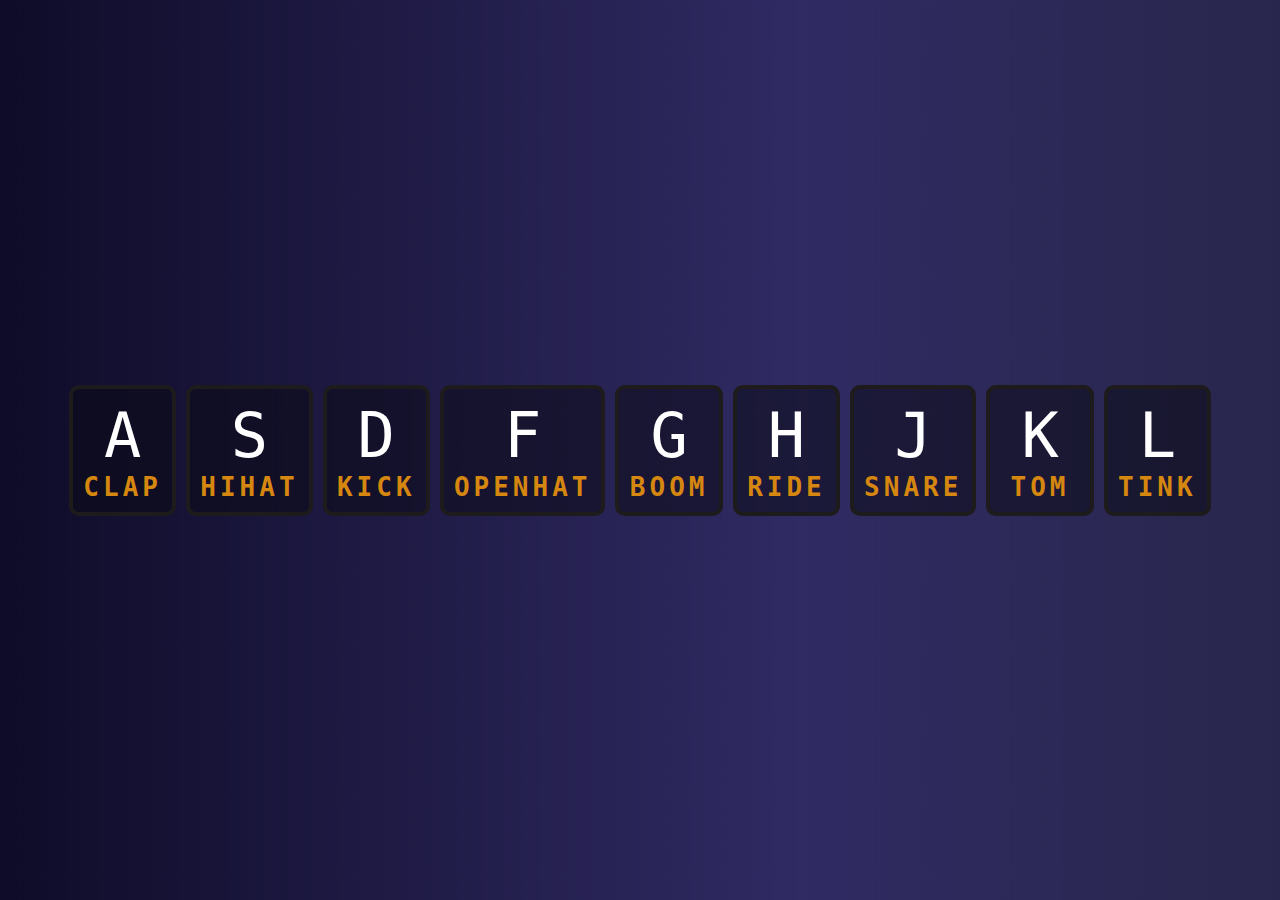
==== docs/index.html @ 64347a2c "cree la carpeta docs" ====
<!DOCTYPE html>
<html lang="en">
	<head>
		<meta charset="UTF-8" />
		<meta name="viewport" content="width=device-width, initial-scale=1.0" />
		<link rel="stylesheet" href="assets/css/styles.css" />
		<title>Drum with JS</title>
	</head>
	<body>
		<div class="container">
			<section class="drums">
				<article data-key="97" class="box">
					<span class="letter">A</span>
					<span class="description" id="A"></span>
				</article>
				<article data-key="115" class="box">
					<span class="letter">S</span>
					<span class="description" id="S"></span>
				</article>
				<article data-key="100" class="box">
					<span class="letter">D</span>
					<span class="description" id="D"></span>
				</article>
				<article data-key="102" class="box">
					<span class="letter">F</span>
					<span class="description" id="F"></span>
				</article>
				<article data-key="103" class="box">
					<span class="letter">G</span>
					<span class="description" id="G"></span>
				</article>
				<article data-key="104" class="box">
					<span class="letter">H</span>
					<span class="description" id="H"></span>
				</article>
				<article data-key="106" class="box">
					<span class="letter">J</span>
					<span class="description" id="J"></span>
				</article>
				<article data-key="107" class="box">
					<span class="letter">K</span>
					<span class="description" id="K"></span>
				</article>
				<article data-key="108" class="box">
					<span class="letter">L</span>
					<span class="description" id="L"></span>
				</article>
			</section>
		</div>
		<audio data-key="97" src="https://soundcloud.com/uiceheidd/wishing-well"></audio>
		<!-- <audio data-key="97" src="assets/sounds/clap.wav"></audio> -->
		<audio data-key="115" src="assets/sounds/hihat.wav"></audio>
		<audio data-key="100" src="assets/sounds/kick.wav"></audio>
		<audio data-key="102" src="assets/sounds/openhat.wav"></audio>
		<audio data-key="103" src="assets/sounds/boom.wav"></audio>
		<audio data-key="104" src="assets/sounds/ride.wav"></audio>
		<audio data-key="106" src="assets/sounds/snare.wav"></audio>
		<audio data-key="107" src="assets/sounds/tom.wav"></audio>
		<audio data-key="108" ="assets/sounds/tink.wav"></audio>

		<script src="assets/js/index.js"></script>
	</body>
</html>
---- docs/assets/css/styles.css ----
* {
	padding: 0;
	margin: 0;
	box-sizing: border-box;
	font-family: monospace;
}

body {
	background: #061161;
	background-image: url('../img/Bg.jpg');
	background-size: cover;
}
.container {
	color: white;
	max-width: 1400px;
	margin: 0 auto;
	width: 90%;
}
.container .drums {
	align-items: center;
	display: flex;
	height: 100vh;
	justify-content: center;
}
.container .drums .box {
	border: 4px solid #1d1b1b;
	border-radius: 10px;
	background: #0a091385;
	display: flex;
	flex-direction: column;
	margin: 5px;
	padding: 10px;
	transition: all 0.09s;
	text-align: center;
	width: 100%;
}

.container .drums .box .letter {
	font-size: 62px;
}

.container .drums .box .description {
	color: #d68710;
	font-size: 26px;
	font-weight: bold;
	letter-spacing: 4px;
}

.playing {
	transform: scale(1.1);
	border-color: #d68710;
	box-shadow: 0 0 10px #d68710;
}

#A::after {
	content: 'CLAP';
}
#S::after {
	content: 'HIHAT';
}
#D::after {
	content: 'KICK';
}
#F::after {
	content: 'OPENHAT';
}
#G::after {
	content: 'BOOM';
}
#H::after {
	content: 'RIDE';
}
#J::after {
	content: 'SNARE';
}
#K::after {
	content: 'TOM';
}
#L::after {
	content: 'TINK ';
}

/* Responsive design */

@media only screen and (max-width: 600px) {
	.container {
		width: 100%;
		margin: 0 auto;
	}
	.container .drums {
		flex-direction: column;
		/* flex-wrap: wrap; */
		align-content: center;
		height: 100vh;
		margin: 0;
	}
	.container .drums .box {
		width: 50%;
		margin: 0;
	}
}
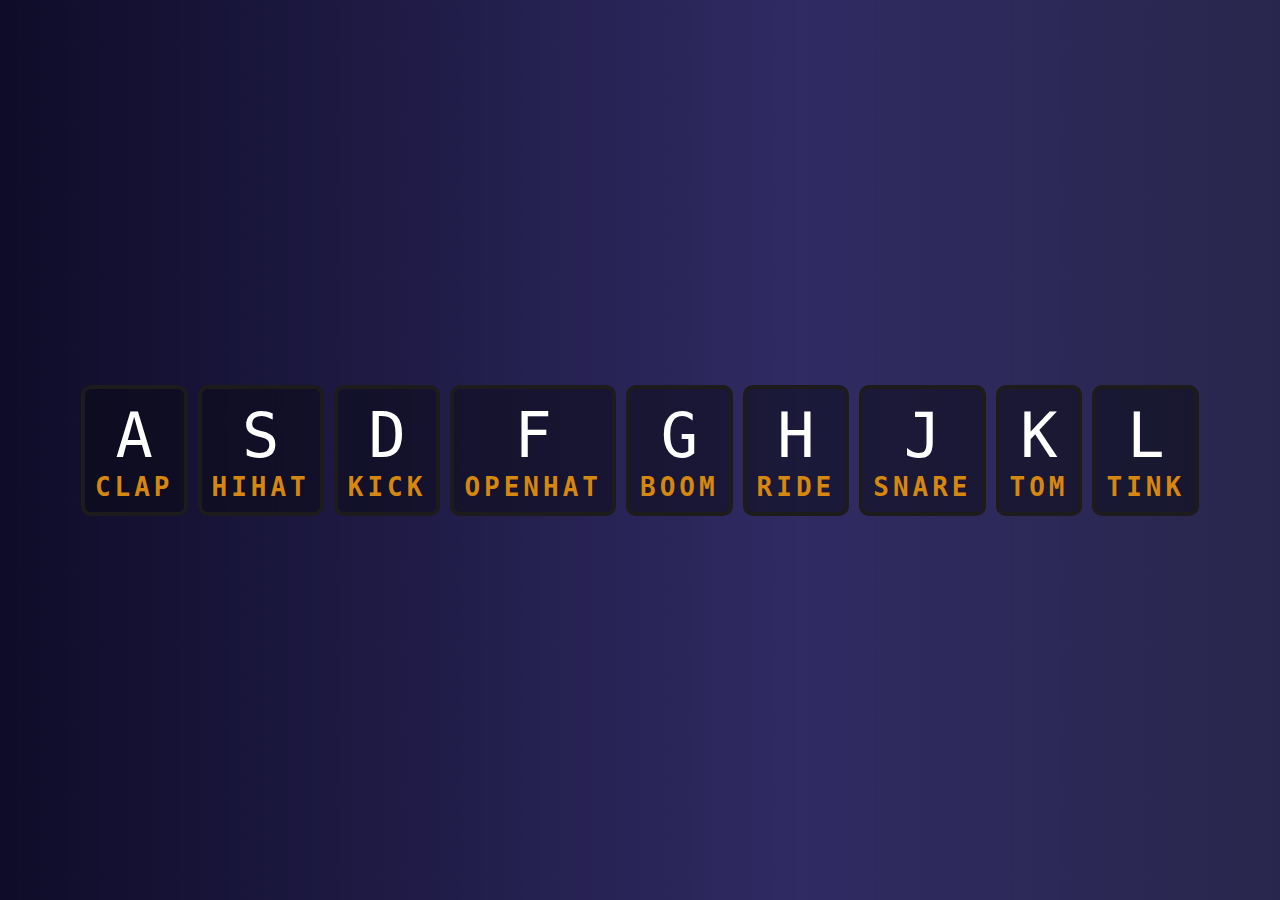
==== commit 6901d3df: "modificaciones en css" ====
--- a/docs/index.html
+++ b/docs/index.html
@@ -47,8 +47,7 @@
 				</article>
 			</section>
 		</div>
-		<audio data-key="97" src="https://soundcloud.com/uiceheidd/wishing-well"></audio>
-		<!-- <audio data-key="97" src="assets/sounds/clap.wav"></audio> -->
+		<audio data-key="97" src="assets/sounds/clap.wav"></audio>
 		<audio data-key="115" src="assets/sounds/hihat.wav"></audio>
 		<audio data-key="100" src="assets/sounds/kick.wav"></audio>
 		<audio data-key="102" src="assets/sounds/openhat.wav"></audio>
--- a/docs/assets/css/styles.css
+++ b/docs/assets/css/styles.css
@@ -32,7 +32,7 @@
 	padding: 10px;
 	transition: all 0.09s;
 	text-align: center;
-	width: 100%;
+	/* width: 100%; */
 }
 
 .container .drums .box .letter {
@@ -85,17 +85,19 @@
 @media only screen and (max-width: 600px) {
 	.container {
 		width: 100%;
+		height: 100%;
 		margin: 0 auto;
 	}
 	.container .drums {
+		align-content: center;
 		flex-direction: column;
 		/* flex-wrap: wrap; */
-		align-content: center;
-		height: 100vh;
+		height: 100%;
 		margin: 0;
 	}
 	.container .drums .box {
-		width: 50%;
+		width: 100%;
+		height: 33%;
 		margin: 0;
 	}
 }
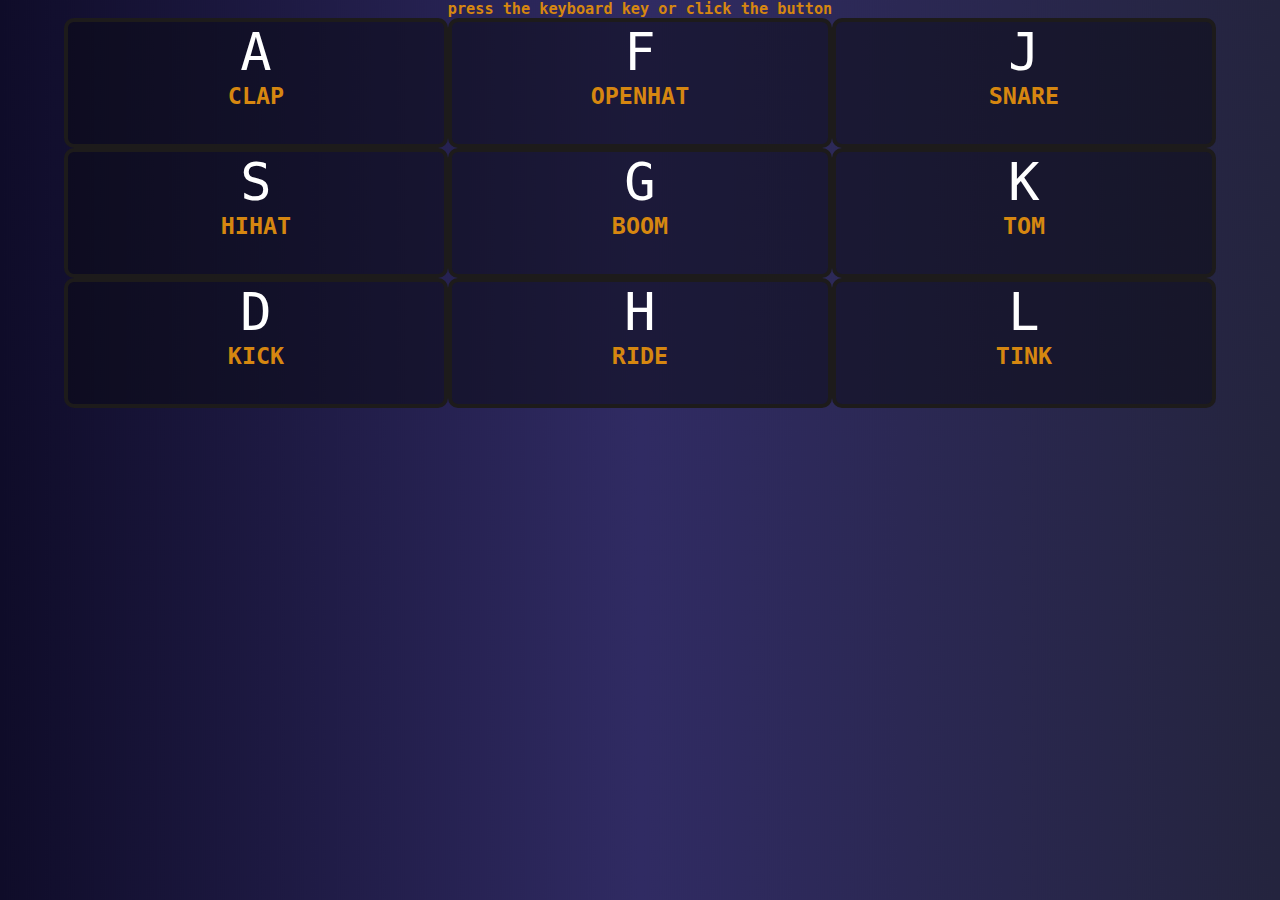
==== commit 54bd6efa: "aplique correcciones al diseño responsive" ====
--- a/docs/index.html
+++ b/docs/index.html
@@ -2,49 +2,60 @@
 <html lang="en">
 	<head>
 		<meta charset="UTF-8" />
-		<meta name="viewport" content="width=device-width, initial-scale=1.0" />
+		<meta
+			name="viewport"
+			content="width=device-width, initial-scale=1.0, user-scalable=no"
+		/>
 		<link rel="stylesheet" href="assets/css/styles.css" />
 		<title>Drum with JS</title>
 	</head>
 	<body>
 		<div class="container">
+			<h3 class="note">press the keyboard key or click the button</h3>
 			<section class="drums">
-				<article data-key="97" class="box">
-					<span class="letter">A</span>
-					<span class="description" id="A"></span>
-				</article>
-				<article data-key="115" class="box">
-					<span class="letter">S</span>
-					<span class="description" id="S"></span>
-				</article>
-				<article data-key="100" class="box">
-					<span class="letter">D</span>
-					<span class="description" id="D"></span>
-				</article>
-				<article data-key="102" class="box">
-					<span class="letter">F</span>
-					<span class="description" id="F"></span>
-				</article>
-				<article data-key="103" class="box">
-					<span class="letter">G</span>
-					<span class="description" id="G"></span>
-				</article>
-				<article data-key="104" class="box">
-					<span class="letter">H</span>
-					<span class="description" id="H"></span>
-				</article>
-				<article data-key="106" class="box">
-					<span class="letter">J</span>
-					<span class="description" id="J"></span>
-				</article>
-				<article data-key="107" class="box">
-					<span class="letter">K</span>
-					<span class="description" id="K"></span>
-				</article>
-				<article data-key="108" class="box">
-					<span class="letter">L</span>
-					<span class="description" id="L"></span>
-				</article>
+				<div class="pad">
+					<article data-key="97" class="box">
+						<span class="letter">A</span>
+						<span class="description" id="A"></span>
+					</article>
+					<article data-key="115" class="box">
+						<span class="letter">S</span>
+						<span class="description" id="S"></span>
+					</article>
+					<article data-key="100" class="box">
+						<span class="letter">D</span>
+						<span class="description" id="D"></span>
+					</article>
+				</div>
+
+				<div class="pad">
+					<article data-key="102" class="box">
+						<span class="letter">F</span>
+						<span class="description" id="F"></span>
+					</article>
+					<article data-key="103" class="box">
+						<span class="letter">G</span>
+						<span class="description" id="G"></span>
+					</article>
+					<article data-key="104" class="box">
+						<span class="letter">H</span>
+						<span class="description" id="H"></span>
+					</article>
+				</div>
+				<div class="pad">
+					<article data-key="106" class="box">
+						<span class="letter">J</span>
+						<span class="description" id="J"></span>
+					</article>
+					<article data-key="107" class="box">
+						<span class="letter">K</span>
+						<span class="description" id="K"></span>
+					</article>
+					<article data-key="108" class="box">
+						<span class="letter">L</span>
+						<span class="description" id="L"></span>
+					</article>
+				</div>
 			</section>
 		</div>
 		<audio data-key="97" src="assets/sounds/clap.wav"></audio>
@@ -55,7 +66,7 @@
 		<audio data-key="104" src="assets/sounds/ride.wav"></audio>
 		<audio data-key="106" src="assets/sounds/snare.wav"></audio>
 		<audio data-key="107" src="assets/sounds/tom.wav"></audio>
-		<audio data-key="108" ="assets/sounds/tink.wav"></audio>
+		<audio data-key="108" src="assets/sounds/tink.wav"></audio>
 
 		<script src="assets/js/index.js"></script>
 	</body>
--- a/docs/assets/css/styles.css
+++ b/docs/assets/css/styles.css
@@ -3,6 +3,7 @@
 	margin: 0;
 	box-sizing: border-box;
 	font-family: monospace;
+	word-wrap: break-word;
 }
 
 body {
@@ -10,45 +11,59 @@
 	background-image: url('../img/Bg.jpg');
 	background-size: cover;
 }
+.note {
+	color: #d68710;
+	text-align: center;
+}
+
 .container {
 	color: white;
 	max-width: 1400px;
 	margin: 0 auto;
-	width: 90%;
+	/* height: 100; */
 }
 .container .drums {
 	align-items: center;
 	display: flex;
-	height: 100vh;
+	flex-wrap: wrap;
+	height: 20rem;
 	justify-content: center;
 }
+.container .drums .pad {
+	width: 30%;
+	height: 100%;
+}
+
 .container .drums .box {
 	border: 4px solid #1d1b1b;
 	border-radius: 10px;
 	background: #0a091385;
+
 	display: flex;
 	flex-direction: column;
-	margin: 5px;
-	padding: 10px;
+
+	height: 50%;
+
 	transition: all 0.09s;
 	text-align: center;
-	/* width: 100%; */
+	width: 100%;
 }
 
 .container .drums .box .letter {
-	font-size: 62px;
+	font-size: 4em;
 }
 
 .container .drums .box .description {
 	color: #d68710;
-	font-size: 26px;
+	font-size: 1.8em;
 	font-weight: bold;
-	letter-spacing: 4px;
+	/* letter-spacing: 4px; */
 }
 
 .playing {
 	transform: scale(1.1);
 	border-color: #d68710;
+	background: #d68710;
 	box-shadow: 0 0 10px #d68710;
 }
 
@@ -83,21 +98,63 @@
 /* Responsive design */
 
 @media only screen and (max-width: 600px) {
-	.container {
+	body {
+		width: 100%;
+	}
+	.drums {
+		width: 100%;
+		padding: 0;
+		flex-direction: row;
+		align-content: center;
+	}
+	.drums .pad {
+		/* background: rgb(151, 17, 17); */
+		height: 30%;
+		width: 25%;
+		margin: 0;
+		padding: 0;
+	}
+
+	.drums .pad .box {
+		padding: 0;
+	}
+	.drums .pad .box .description {
+		letter-spacing: 0;
+	}
+}
+
+@media only screen and (max-width: 300px) {
+	.drums .pad .box {
+		padding-bottom: 5px;
+		height: 35%;
+		margin-bottom: 20px;
+	}
+
+	.drums .pad .box .letter {
+		font-size: 2.5em;
+	}
+	.drums .pad .box .description {
+		font-size: 1em;
+	}
+}
+@media only screen and (max-height: 300px) {
+	body{
 		width: 100%;
 		height: 100%;
-		margin: 0 auto;
 	}
-	.container .drums {
-		align-content: center;
-		flex-direction: column;
-		/* flex-wrap: wrap; */
-		height: 100%;
-		margin: 0;
+
+
+	.drums .pad .box {
+		padding-bottom: 1px;
+		height: 33%;
+		/* margin-bottom: 20px; */
 	}
-	.container .drums .box {
-		width: 100%;
-		height: 33%;
-		margin: 0;
+
+	.drums .pad .box .letter {
+		font-size: 2.5em;
+	}
+
+	.drums .pad .box .description {
+		font-size: 1em;
 	}
 }
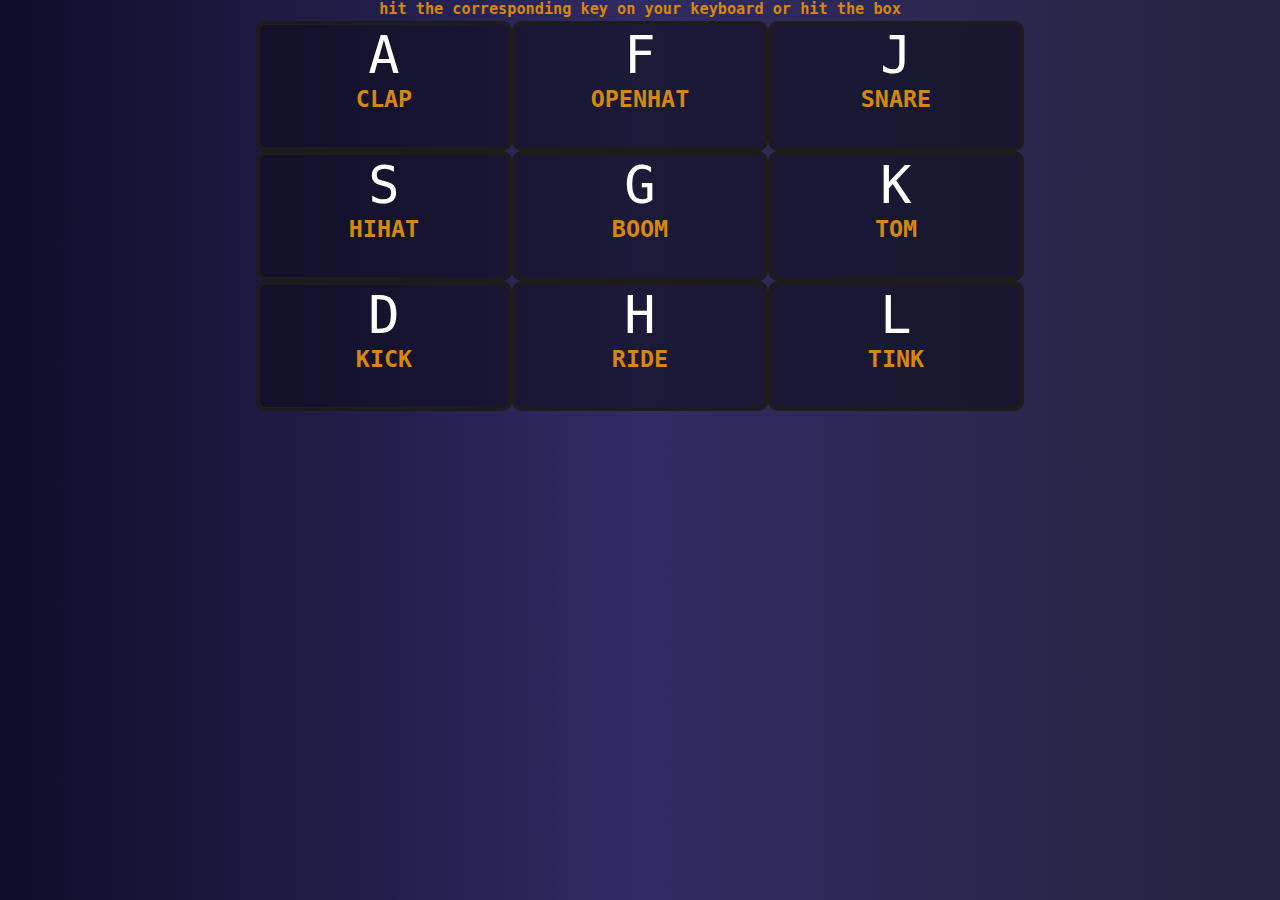
==== commit a49cd612: "mas correcciones al diseño" ====
--- a/docs/index.html
+++ b/docs/index.html
@@ -11,7 +11,7 @@
 	</head>
 	<body>
 		<div class="container">
-			<h3 class="note">press the keyboard key or click the button</h3>
+			<h3 class="note">hit the corresponding key on your keyboard or hit the box</h3>
 			<section class="drums">
 				<div class="pad">
 					<article data-key="97" class="box">
--- a/docs/assets/css/styles.css
+++ b/docs/assets/css/styles.css
@@ -14,6 +14,7 @@
 .note {
 	color: #d68710;
 	text-align: center;
+	margin-bottom: 3px;
 }
 
 .container {
@@ -30,7 +31,7 @@
 	justify-content: center;
 }
 .container .drums .pad {
-	width: 30%;
+	width: 20%;
 	height: 100%;
 }
 
@@ -108,7 +109,6 @@
 		align-content: center;
 	}
 	.drums .pad {
-		/* background: rgb(151, 17, 17); */
 		height: 30%;
 		width: 25%;
 		margin: 0;
@@ -123,7 +123,7 @@
 	}
 }
 
-@media only screen and (max-width: 300px) {
+@media only screen and (max-width: 350px) {
 	.drums .pad .box {
 		padding-bottom: 5px;
 		height: 35%;
@@ -138,11 +138,10 @@
 	}
 }
 @media only screen and (max-height: 300px) {
-	body{
+	body {
 		width: 100%;
 		height: 100%;
 	}
-
 
 	.drums .pad .box {
 		padding-bottom: 1px;
